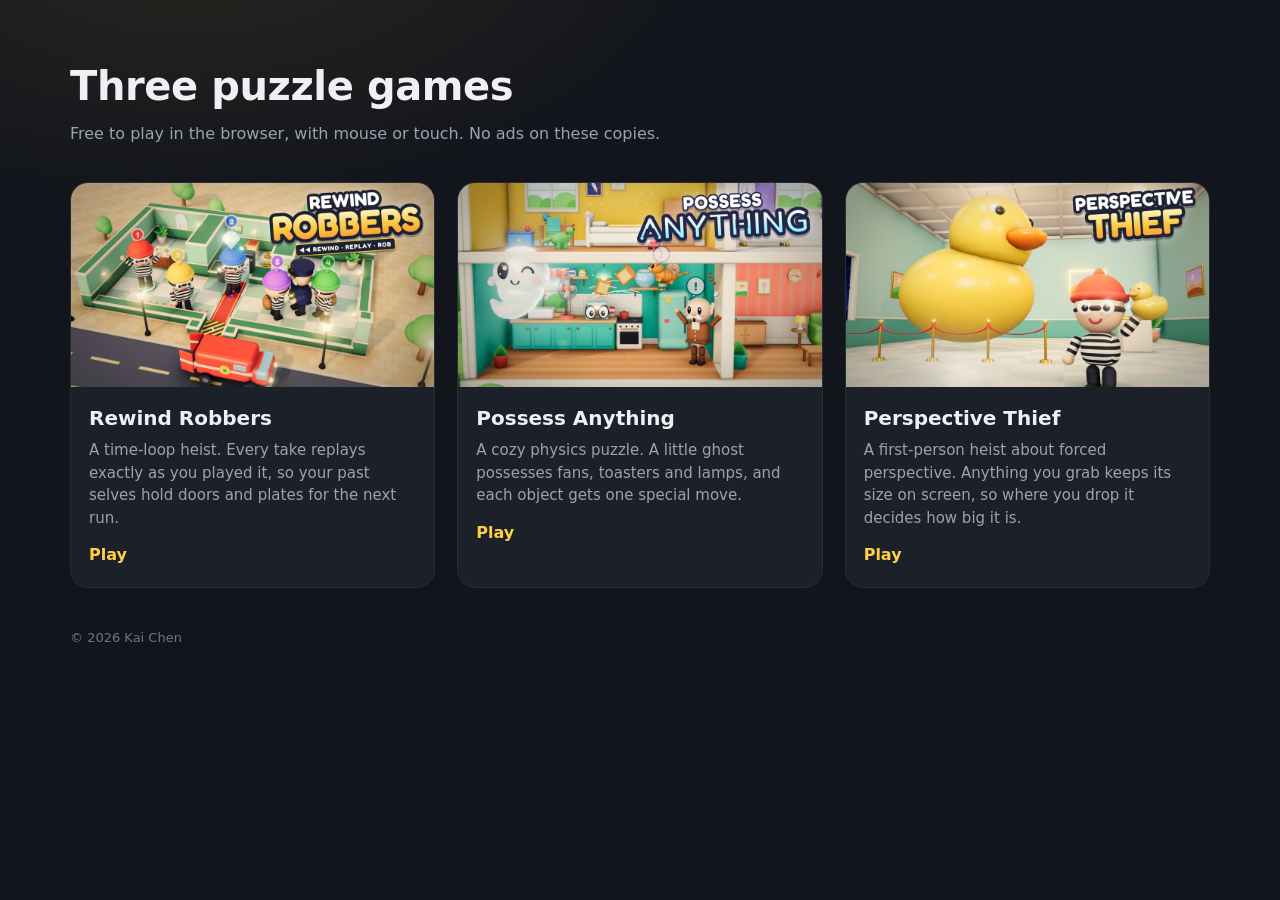
==== index.html @ 1cbdd6e2 "Publish three puzzle games for browser play" ====
<!doctype html>
<html lang="en">
<head>
<meta charset="utf-8">
<meta name="viewport" content="width=device-width, initial-scale=1">
<title>Three puzzle games</title>
<meta name="description" content="Rewind Robbers, Possess Anything and Perspective Thief: three browser puzzle games, free to play, no ads.">
<style>
  :root { --bg: #12151c; --card: #1b2029; --ink: #eef0f4; --muted: #9aa3b2; --accent: #ffcf4a; }
  * { box-sizing: border-box; }
  body { margin: 0; min-height: 100dvh; background: radial-gradient(900px 500px at 15% -10%, rgba(255, 207, 74, .10), transparent 60%), var(--bg); color: var(--ink); font: 16px/1.5 system-ui, -apple-system, 'Segoe UI', sans-serif; }
  main { max-width: 1180px; margin: 0 auto; padding: 56px 20px 64px; }
  h1 { margin: 0 0 6px; font-size: clamp(28px, 4vw, 40px); letter-spacing: -.01em; }
  .lede { margin: 0 0 36px; color: var(--muted); }
  .grid { display: grid; grid-template-columns: repeat(auto-fit, minmax(300px, 1fr)); gap: 22px; }
  a.card { display: block; color: inherit; text-decoration: none; background: var(--card); border-radius: 18px; overflow: hidden; border: 1px solid #262c38; transition: transform .2s, border-color .2s, box-shadow .2s; }
  a.card:hover { transform: translateY(-3px); border-color: #3a4352; box-shadow: 0 18px 30px -18px rgba(0, 0, 0, .7); }
  a.card img { display: block; width: 100%; aspect-ratio: 16 / 9; object-fit: cover; }
  .body { padding: 16px 18px 20px; }
  .body h2 { margin: 0 0 6px; font-size: 20px; }
  .body p { margin: 0; color: var(--muted); font-size: 15px; }
  .play { display: inline-block; margin-top: 14px; color: var(--accent); font-weight: 600; }
  footer { margin-top: 40px; color: #6d7686; font-size: 13px; }
</style>
</head>
<body>
<main>
  <h1>Three puzzle games</h1>
  <p class="lede">Free to play in the browser, with mouse or touch. No ads on these copies.</p>
  <div class="grid">
    <a class="card" href="rewind-robbers/"><img src="rewind-robbers-cover.jpg" alt="Rewind Robbers cover: a robber crew of past selves in a vault"><div class="body"><h2>Rewind Robbers</h2><p>A time-loop heist. Every take replays exactly as you played it, so your past selves hold doors and plates for the next run.</p><span class="play">Play</span></div></a>
    <a class="card" href="possess-anything/"><img src="possess-anything-cover.jpg" alt="Possess Anything cover: a little ghost in a dollhouse"><div class="body"><h2>Possess Anything</h2><p>A cozy physics puzzle. A little ghost possesses fans, toasters and lamps, and each object gets one special move.</p><span class="play">Play</span></div></a>
    <a class="card" href="perspective-thief/"><img src="perspective-thief-cover.jpg" alt="Perspective Thief cover: a giant rubber duck in a gallery"><div class="body"><h2>Perspective Thief</h2><p>A first-person heist about forced perspective. Anything you grab keeps its size on screen, so where you drop it decides how big it is.</p><span class="play">Play</span></div></a>
  </div>
  <footer>© 2026 Kai Chen</footer>
</main>
</body>
</html>
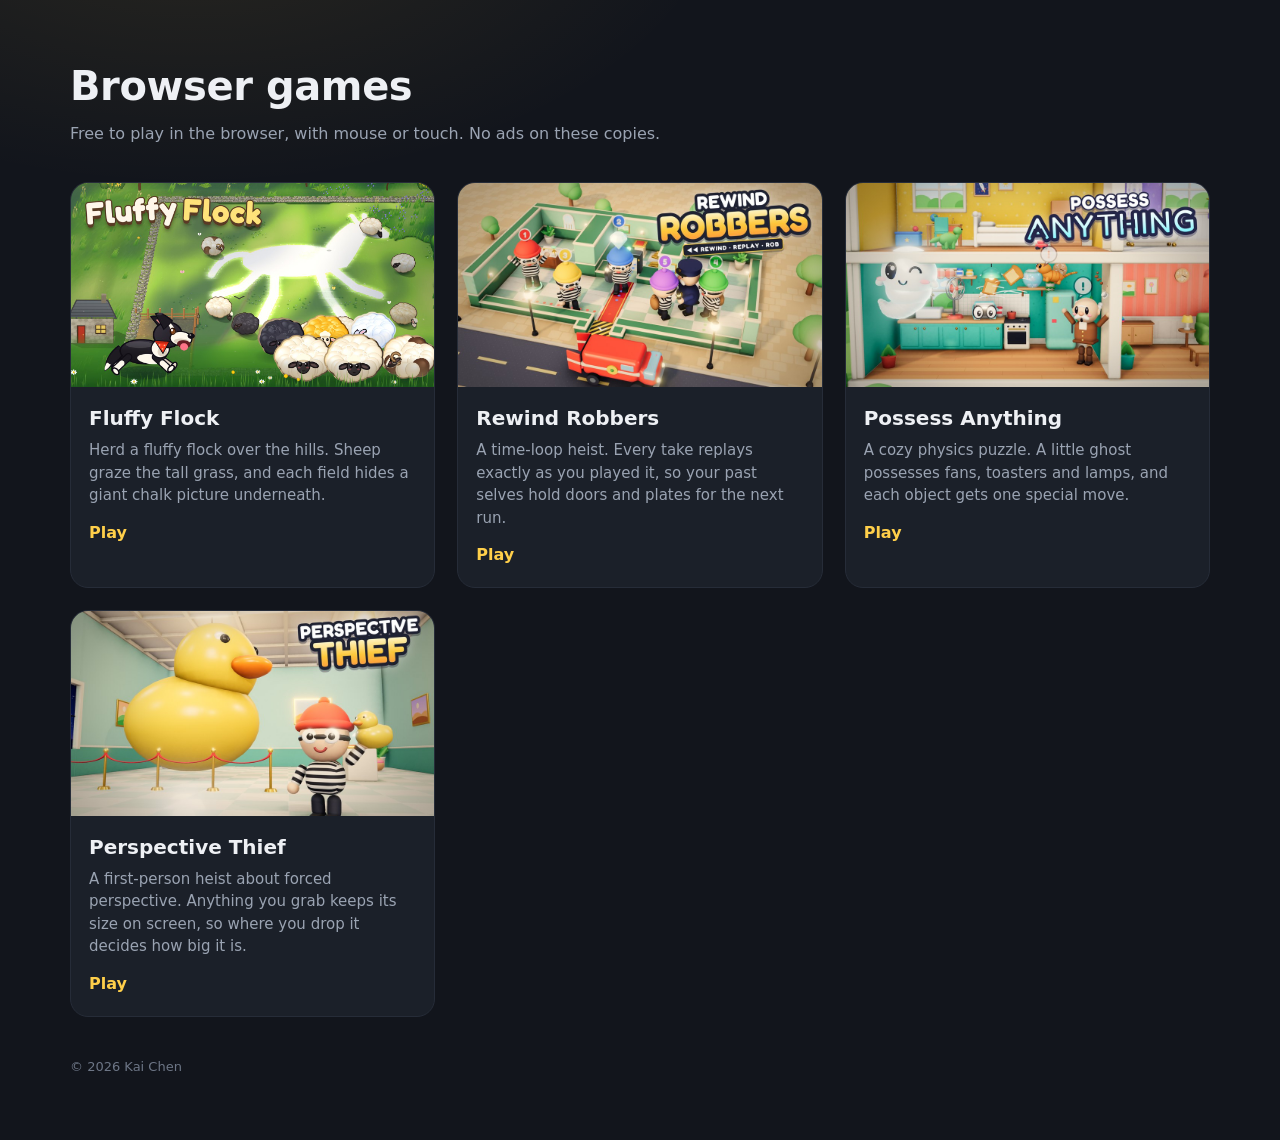
==== commit d07daaa8: "Add Fluffy Flock for browser play" ====
--- a/index.html
+++ b/index.html
@@ -1,38 +1,39 @@
-<!doctype html>
-<html lang="en">
-<head>
-<meta charset="utf-8">
-<meta name="viewport" content="width=device-width, initial-scale=1">
-<title>Three puzzle games</title>
-<meta name="description" content="Rewind Robbers, Possess Anything and Perspective Thief: three browser puzzle games, free to play, no ads.">
-<style>
-  :root { --bg: #12151c; --card: #1b2029; --ink: #eef0f4; --muted: #9aa3b2; --accent: #ffcf4a; }
-  * { box-sizing: border-box; }
-  body { margin: 0; min-height: 100dvh; background: radial-gradient(900px 500px at 15% -10%, rgba(255, 207, 74, .10), transparent 60%), var(--bg); color: var(--ink); font: 16px/1.5 system-ui, -apple-system, 'Segoe UI', sans-serif; }
-  main { max-width: 1180px; margin: 0 auto; padding: 56px 20px 64px; }
-  h1 { margin: 0 0 6px; font-size: clamp(28px, 4vw, 40px); letter-spacing: -.01em; }
-  .lede { margin: 0 0 36px; color: var(--muted); }
-  .grid { display: grid; grid-template-columns: repeat(auto-fit, minmax(300px, 1fr)); gap: 22px; }
-  a.card { display: block; color: inherit; text-decoration: none; background: var(--card); border-radius: 18px; overflow: hidden; border: 1px solid #262c38; transition: transform .2s, border-color .2s, box-shadow .2s; }
-  a.card:hover { transform: translateY(-3px); border-color: #3a4352; box-shadow: 0 18px 30px -18px rgba(0, 0, 0, .7); }
-  a.card img { display: block; width: 100%; aspect-ratio: 16 / 9; object-fit: cover; }
-  .body { padding: 16px 18px 20px; }
-  .body h2 { margin: 0 0 6px; font-size: 20px; }
-  .body p { margin: 0; color: var(--muted); font-size: 15px; }
-  .play { display: inline-block; margin-top: 14px; color: var(--accent); font-weight: 600; }
-  footer { margin-top: 40px; color: #6d7686; font-size: 13px; }
-</style>
-</head>
-<body>
-<main>
-  <h1>Three puzzle games</h1>
-  <p class="lede">Free to play in the browser, with mouse or touch. No ads on these copies.</p>
-  <div class="grid">
-    <a class="card" href="rewind-robbers/"><img src="rewind-robbers-cover.jpg" alt="Rewind Robbers cover: a robber crew of past selves in a vault"><div class="body"><h2>Rewind Robbers</h2><p>A time-loop heist. Every take replays exactly as you played it, so your past selves hold doors and plates for the next run.</p><span class="play">Play</span></div></a>
-    <a class="card" href="possess-anything/"><img src="possess-anything-cover.jpg" alt="Possess Anything cover: a little ghost in a dollhouse"><div class="body"><h2>Possess Anything</h2><p>A cozy physics puzzle. A little ghost possesses fans, toasters and lamps, and each object gets one special move.</p><span class="play">Play</span></div></a>
-    <a class="card" href="perspective-thief/"><img src="perspective-thief-cover.jpg" alt="Perspective Thief cover: a giant rubber duck in a gallery"><div class="body"><h2>Perspective Thief</h2><p>A first-person heist about forced perspective. Anything you grab keeps its size on screen, so where you drop it decides how big it is.</p><span class="play">Play</span></div></a>
-  </div>
-  <footer>© 2026 Kai Chen</footer>
-</main>
-</body>
-</html>
+<!doctype html>
+<html lang="en">
+<head>
+<meta charset="utf-8">
+<meta name="viewport" content="width=device-width, initial-scale=1">
+<title>Browser games by Kai Chen</title>
+<meta name="description" content="Fluffy Flock, Rewind Robbers, Possess Anything and Perspective Thief: browser games, free to play, no ads.">
+<style>
+  :root { --bg: #12151c; --card: #1b2029; --ink: #eef0f4; --muted: #9aa3b2; --accent: #ffcf4a; }
+  * { box-sizing: border-box; }
+  body { margin: 0; min-height: 100dvh; background: radial-gradient(900px 500px at 15% -10%, rgba(255, 207, 74, .10), transparent 60%), var(--bg); color: var(--ink); font: 16px/1.5 system-ui, -apple-system, 'Segoe UI', sans-serif; }
+  main { max-width: 1180px; margin: 0 auto; padding: 56px 20px 64px; }
+  h1 { margin: 0 0 6px; font-size: clamp(28px, 4vw, 40px); letter-spacing: -.01em; }
+  .lede { margin: 0 0 36px; color: var(--muted); }
+  .grid { display: grid; grid-template-columns: repeat(auto-fit, minmax(300px, 1fr)); gap: 22px; }
+  a.card { display: block; color: inherit; text-decoration: none; background: var(--card); border-radius: 18px; overflow: hidden; border: 1px solid #262c38; transition: transform .2s, border-color .2s, box-shadow .2s; }
+  a.card:hover { transform: translateY(-3px); border-color: #3a4352; box-shadow: 0 18px 30px -18px rgba(0, 0, 0, .7); }
+  a.card img { display: block; width: 100%; aspect-ratio: 16 / 9; object-fit: cover; }
+  .body { padding: 16px 18px 20px; }
+  .body h2 { margin: 0 0 6px; font-size: 20px; }
+  .body p { margin: 0; color: var(--muted); font-size: 15px; }
+  .play { display: inline-block; margin-top: 14px; color: var(--accent); font-weight: 600; }
+  footer { margin-top: 40px; color: #6d7686; font-size: 13px; }
+</style>
+</head>
+<body>
+<main>
+  <h1>Browser games</h1>
+  <p class="lede">Free to play in the browser, with mouse or touch. No ads on these copies.</p>
+  <div class="grid">
+    <a class="card" href="fluffy-flock/"><img src="fluffy-flock-cover.jpg" alt="Fluffy Flock cover: a sheepdog herding round sheep over chalk hills"><div class="body"><h2>Fluffy Flock</h2><p>Herd a fluffy flock over the hills. Sheep graze the tall grass, and each field hides a giant chalk picture underneath.</p><span class="play">Play</span></div></a>
+    <a class="card" href="rewind-robbers/"><img src="rewind-robbers-cover.jpg" alt="Rewind Robbers cover: a robber crew of past selves in a vault"><div class="body"><h2>Rewind Robbers</h2><p>A time-loop heist. Every take replays exactly as you played it, so your past selves hold doors and plates for the next run.</p><span class="play">Play</span></div></a>
+    <a class="card" href="possess-anything/"><img src="possess-anything-cover.jpg" alt="Possess Anything cover: a little ghost in a dollhouse"><div class="body"><h2>Possess Anything</h2><p>A cozy physics puzzle. A little ghost possesses fans, toasters and lamps, and each object gets one special move.</p><span class="play">Play</span></div></a>
+    <a class="card" href="perspective-thief/"><img src="perspective-thief-cover.jpg" alt="Perspective Thief cover: a giant rubber duck in a gallery"><div class="body"><h2>Perspective Thief</h2><p>A first-person heist about forced perspective. Anything you grab keeps its size on screen, so where you drop it decides how big it is.</p><span class="play">Play</span></div></a>
+  </div>
+  <footer>© 2026 Kai Chen</footer>
+</main>
+</body>
+</html>
